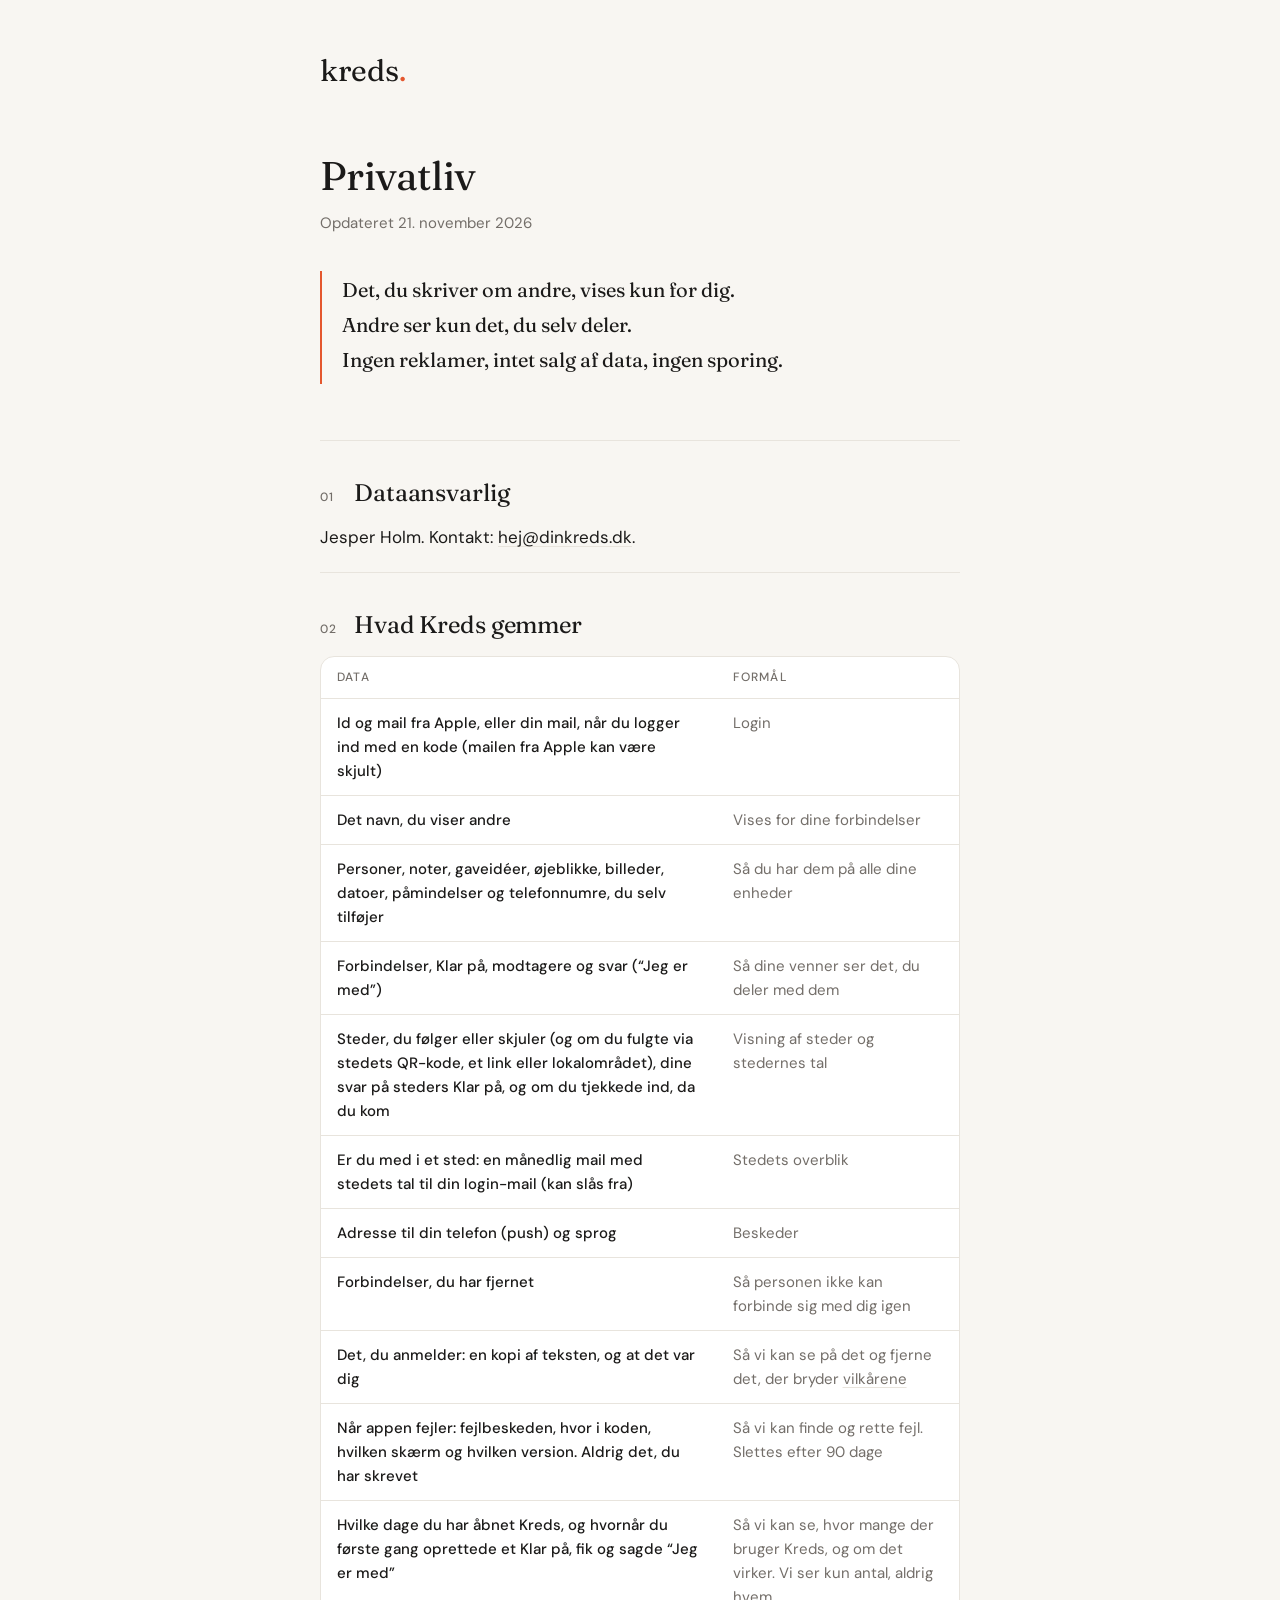
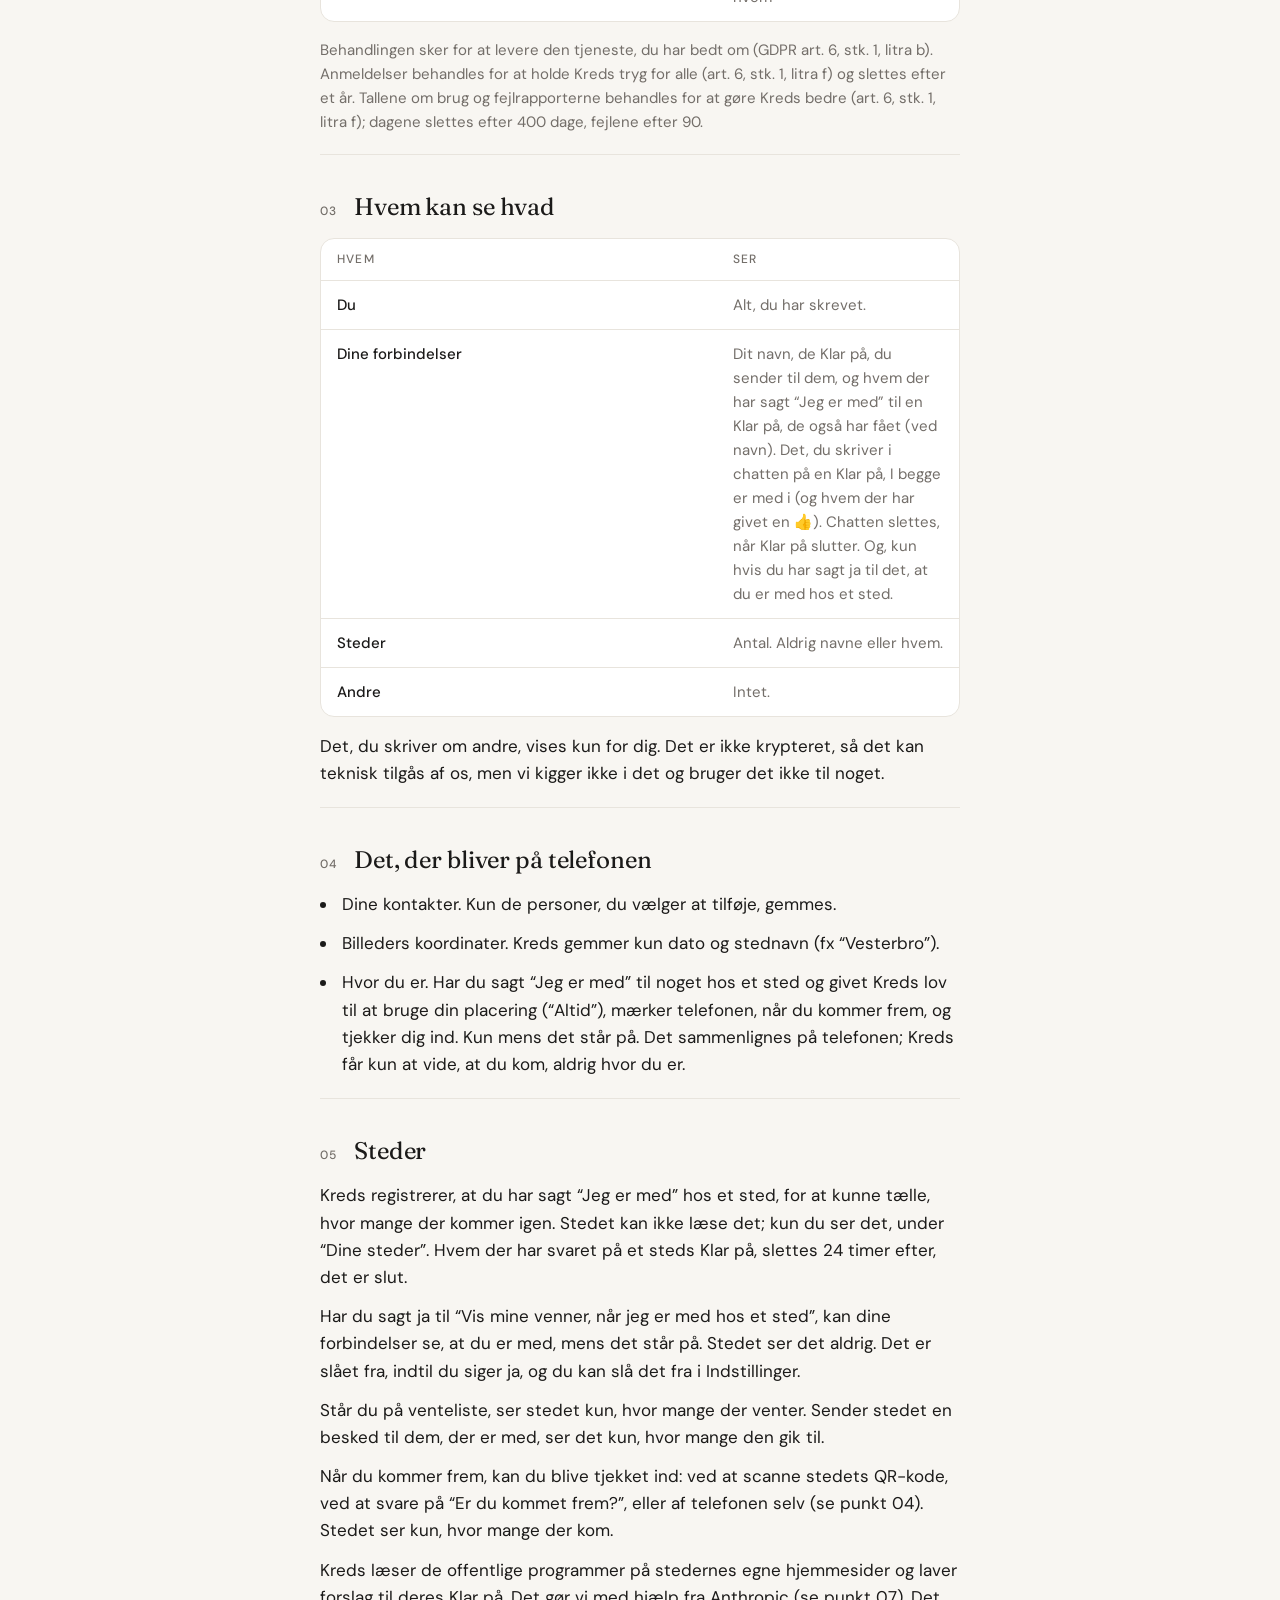
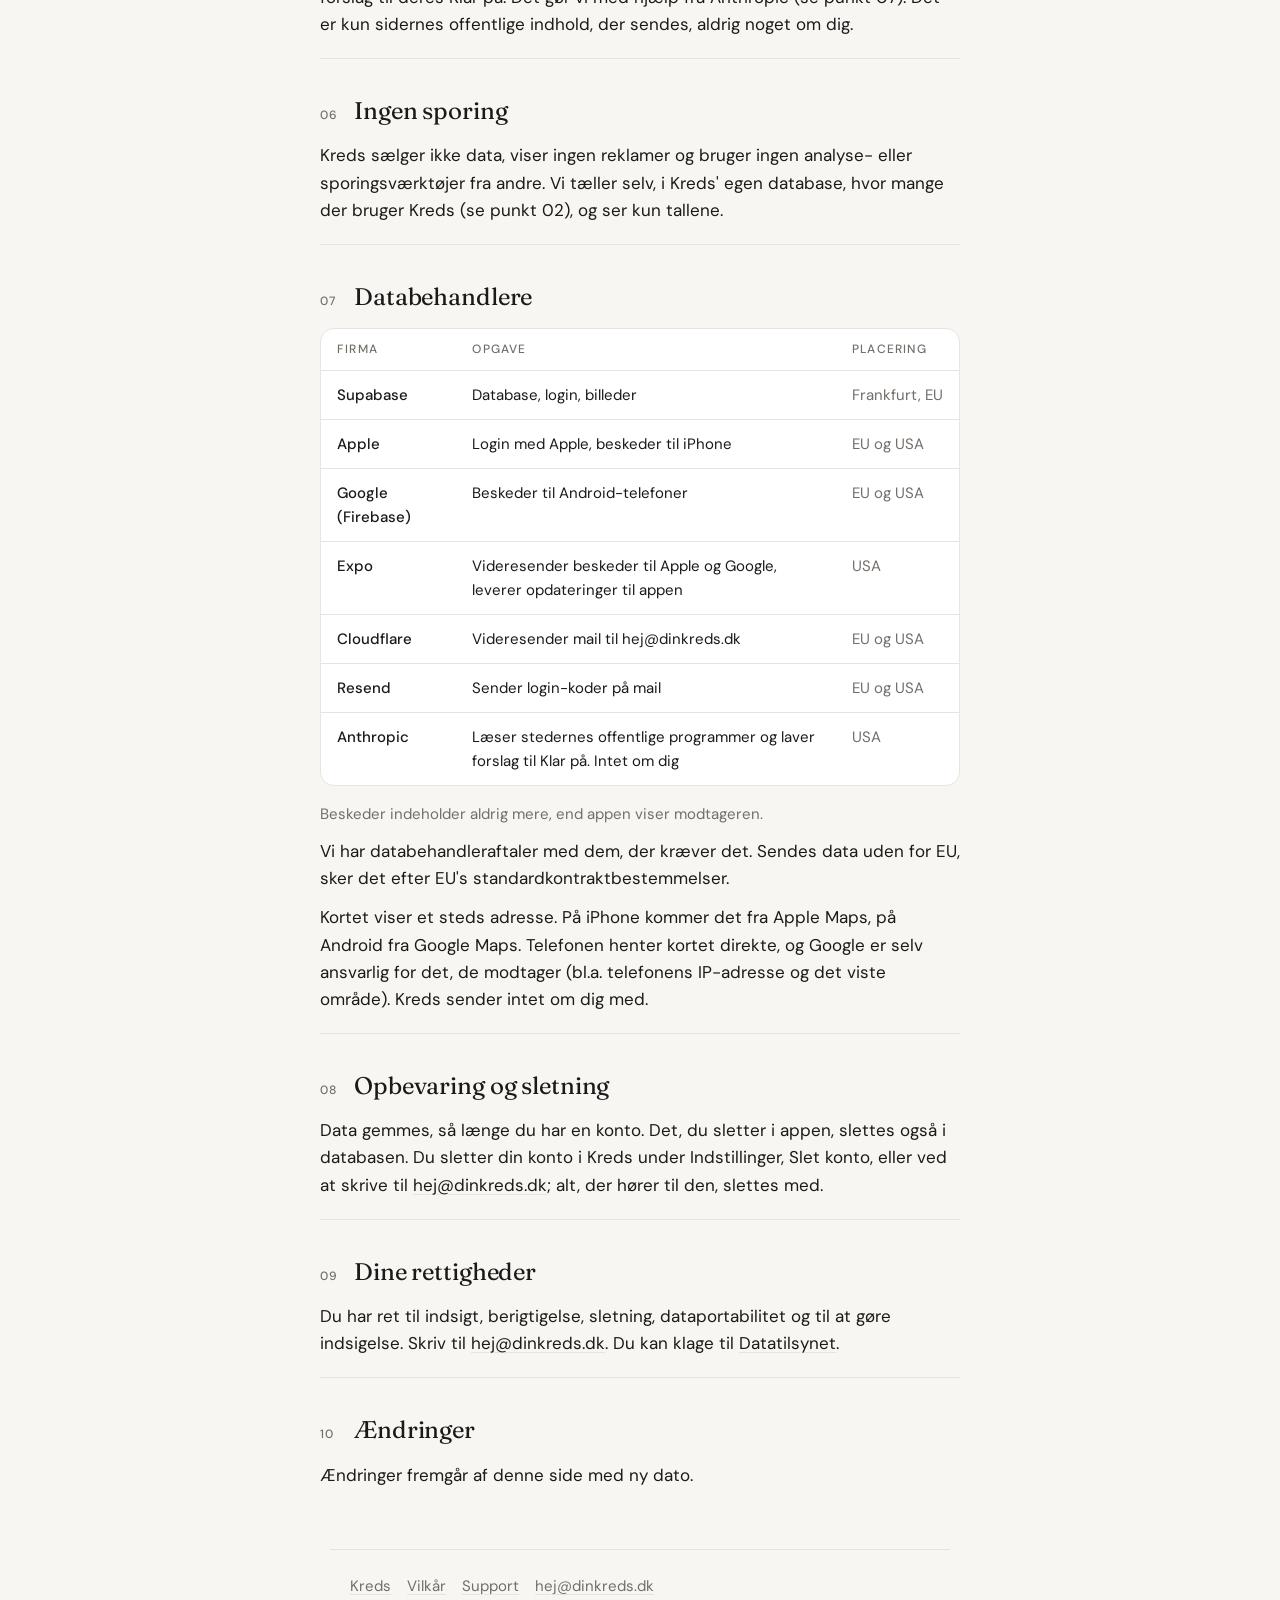
==== privatliv/index.html @ 18c652b3 "Publish dinkreds.dk" ====
<!doctype html>
<html lang="da">
<head>
  <meta charset="utf-8">
  <meta name="viewport" content="width=device-width, initial-scale=1">
  <title>Privatliv · Kreds</title>
  <meta name="description" content="Hvilke data Kreds gemmer, hvem der kan se dem, og hvordan de slettes.">
  <link rel="stylesheet" href="../style.css">
</head>
<body class="doc">
  <main>
    <header><a class="mark" href="../">kreds<span>.</span></a></header>

    <h1>Privatliv</h1>
    <p class="meta">Opdateret 21. november 2026</p>

    <div class="summary">
      <p>Det, du skriver om andre, vises kun for dig.</p>
      <p>Andre ser kun det, du selv deler.</p>
      <p>Ingen reklamer, intet salg af data, ingen sporing.</p>
    </div>

    <section>
      <h2><span class="num">01</span>Dataansvarlig</h2>
      <p>Jesper Holm. Kontakt: <a href="mailto:hej@dinkreds.dk">hej@dinkreds.dk</a>.</p>
    </section>

    <section>
      <h2><span class="num">02</span>Hvad Kreds gemmer</h2>
      <table class="pairs">
        <thead><tr><th>Data</th><th>Formål</th></tr></thead>
        <tbody>
          <tr><td>Id og mail fra Apple, eller din mail, når du logger ind med en kode (mailen fra Apple kan være skjult)</td><td>Login</td></tr>
          <tr><td>Det navn, du viser andre</td><td>Vises for dine forbindelser</td></tr>
          <tr><td>Personer, noter, gaveidéer, øjeblikke, billeder, datoer, påmindelser og telefonnumre, du selv tilføjer</td><td>Så du har dem på alle dine enheder</td></tr>
          <tr><td>Forbindelser, Klar på, modtagere og svar (&ldquo;Jeg er med&rdquo;)</td><td>Så dine venner ser det, du deler med dem</td></tr>
          <tr><td>Steder, du følger eller skjuler (og om du fulgte via stedets QR-kode, et link eller lokalområdet), dine svar på steders Klar på, og om du tjekkede ind, da du kom</td><td>Visning af steder og stedernes tal</td></tr>
          <tr><td>Er du med i et sted: en månedlig mail med stedets tal til din login-mail (kan slås fra)</td><td>Stedets overblik</td></tr>
          <tr><td>Adresse til din telefon (push) og sprog</td><td>Beskeder</td></tr>
          <tr><td>Forbindelser, du har fjernet</td><td>Så personen ikke kan forbinde sig med dig igen</td></tr>
          <tr><td>Det, du anmelder: en kopi af teksten, og at det var dig</td><td>Så vi kan se på det og fjerne det, der bryder <a href="../vilkaar/">vilkårene</a></td></tr>
          <tr><td>Når appen fejler: fejlbeskeden, hvor i koden, hvilken skærm og hvilken version. Aldrig det, du har skrevet</td><td>Så vi kan finde og rette fejl. Slettes efter 90 dage</td></tr>
          <tr><td>Hvilke dage du har åbnet Kreds, og hvornår du første gang oprettede et Klar på, fik og sagde &ldquo;Jeg er med&rdquo;</td><td>Så vi kan se, hvor mange der bruger Kreds, og om det virker. Vi ser kun antal, aldrig hvem</td></tr>
        </tbody>
      </table>
      <p class="note">Behandlingen sker for at levere den tjeneste, du har bedt om (GDPR art. 6, stk. 1, litra b).
        Anmeldelser behandles for at holde Kreds tryg for alle (art. 6, stk. 1, litra f) og slettes efter et år.
        Tallene om brug og fejlrapporterne behandles for at gøre Kreds bedre (art. 6, stk. 1, litra f); dagene slettes efter 400 dage, fejlene efter 90.</p>
    </section>

    <section>
      <h2><span class="num">03</span>Hvem kan se hvad</h2>
      <table class="pairs">
        <thead><tr><th>Hvem</th><th>Ser</th></tr></thead>
        <tbody>
          <tr><td>Du</td><td>Alt, du har skrevet.</td></tr>
          <tr><td>Dine forbindelser</td><td>Dit navn, de Klar på, du sender til dem, og hvem der har sagt &ldquo;Jeg er med&rdquo; til en Klar på, de også har fået (ved navn). Det, du skriver i chatten på en Klar på, I begge er med i (og hvem der har givet en 👍). Chatten slettes, når Klar på slutter. Og, kun hvis du har sagt ja til det, at du er med hos et sted.</td></tr>
          <tr><td>Steder</td><td>Antal. Aldrig navne eller hvem.</td></tr>
          <tr><td>Andre</td><td>Intet.</td></tr>
        </tbody>
      </table>
      <p>Det, du skriver om andre, vises kun for dig. Det er ikke krypteret, så det kan teknisk tilgås af os, men vi
        kigger ikke i det og bruger det ikke til noget.</p>
    </section>

    <section>
      <h2><span class="num">04</span>Det, der bliver på telefonen</h2>
      <ul>
        <li>Dine kontakter. Kun de personer, du vælger at tilføje, gemmes.</li>
        <li>Billeders koordinater. Kreds gemmer kun dato og stednavn (fx &ldquo;Vesterbro&rdquo;).</li>
        <li>Hvor du er. Har du sagt &ldquo;Jeg er med&rdquo; til noget hos et sted og givet Kreds lov til at bruge din
          placering (&ldquo;Altid&rdquo;), mærker telefonen, når du kommer frem, og tjekker dig ind. Kun mens det står på.
          Det sammenlignes på telefonen; Kreds får kun at vide, at du kom, aldrig hvor du er.</li>
      </ul>
    </section>

    <section>
      <h2><span class="num">05</span>Steder</h2>
      <p>Kreds registrerer, at du har sagt &ldquo;Jeg er med&rdquo; hos et sted, for at kunne tælle, hvor mange der kommer
        igen. Stedet kan ikke læse det; kun du ser det, under &ldquo;Dine steder&rdquo;. Hvem der har svaret på et steds
        Klar på, slettes 24 timer efter, det er slut.</p>
      <p>Har du sagt ja til &ldquo;Vis mine venner, når jeg er med hos et sted&rdquo;, kan dine forbindelser se, at du er
        med, mens det står på. Stedet ser det aldrig. Det er slået fra, indtil du siger ja, og du kan slå det fra i
        Indstillinger.</p>
      <p>Står du på venteliste, ser stedet kun, hvor mange der venter. Sender stedet en besked til dem, der er med, ser
        det kun, hvor mange den gik til.</p>
      <p>Når du kommer frem, kan du blive tjekket ind: ved at scanne stedets QR-kode, ved at svare på
        &ldquo;Er du kommet frem?&rdquo;, eller af telefonen selv (se punkt 04). Stedet ser kun, hvor mange der kom.</p>
      <p>Kreds læser de offentlige programmer på stedernes egne hjemmesider og laver forslag til deres Klar på. Det gør
        vi med hjælp fra Anthropic (se punkt 07). Det er kun sidernes offentlige indhold, der sendes, aldrig noget om
        dig.</p>
    </section>

    <section>
      <h2><span class="num">06</span>Ingen sporing</h2>
      <p>Kreds sælger ikke data, viser ingen reklamer og bruger ingen analyse- eller sporingsværktøjer fra andre. Vi
        tæller selv, i Kreds' egen database, hvor mange der bruger Kreds (se punkt 02), og ser kun tallene.</p>
    </section>

    <section>
      <h2><span class="num">07</span>Databehandlere</h2>
      <table class="three">
        <thead><tr><th>Firma</th><th>Opgave</th><th>Placering</th></tr></thead>
        <tbody>
          <tr><td>Supabase</td><td>Database, login, billeder</td><td>Frankfurt, EU</td></tr>
          <tr><td>Apple</td><td>Login med Apple, beskeder til iPhone</td><td>EU og USA</td></tr>
          <tr><td>Google (Firebase)</td><td>Beskeder til Android-telefoner</td><td>EU og USA</td></tr>
          <tr><td>Expo</td><td>Videresender beskeder til Apple og Google, leverer opdateringer til appen</td><td>USA</td></tr>
          <tr><td>Cloudflare</td><td>Videresender mail til hej@dinkreds.dk</td><td>EU og USA</td></tr>
          <tr><td>Resend</td><td>Sender login-koder på mail</td><td>EU og USA</td></tr>
          <tr><td>Anthropic</td><td>Læser stedernes offentlige programmer og laver forslag til Klar på. Intet om dig</td><td>USA</td></tr>
        </tbody>
      </table>
      <p class="note">Beskeder indeholder aldrig mere, end appen viser modtageren.</p>
      <p>Vi har databehandleraftaler med dem, der kræver det. Sendes data uden for EU, sker det efter EU's
        standardkontraktbestemmelser.</p>
      <p>Kortet viser et steds adresse. På iPhone kommer det fra Apple Maps, på Android fra Google Maps. Telefonen
        henter kortet direkte, og Google er selv ansvarlig for det, de modtager (bl.a. telefonens IP-adresse og det
        viste område). Kreds sender intet om dig med.</p>
    </section>

    <section>
      <h2><span class="num">08</span>Opbevaring og sletning</h2>
      <p>Data gemmes, så længe du har en konto. Det, du sletter i appen, slettes også i databasen. Du sletter din
        konto i Kreds under Indstillinger, Slet konto, eller ved at skrive til
        <a href="mailto:hej@dinkreds.dk">hej@dinkreds.dk</a>; alt, der hører til den, slettes med.</p>
    </section>

    <section>
      <h2><span class="num">09</span>Dine rettigheder</h2>
      <p>Du har ret til indsigt, berigtigelse, sletning, dataportabilitet og til at gøre indsigelse. Skriv til
        <a href="mailto:hej@dinkreds.dk">hej@dinkreds.dk</a>. Du kan klage til
        <a href="https://www.datatilsynet.dk">Datatilsynet</a>.</p>
    </section>

    <section>
      <h2><span class="num">10</span>Ændringer</h2>
      <p>Ændringer fremgår af denne side med ny dato.</p>
    </section>
  </main>
  <footer>
    <a href="../">Kreds</a><a href="../vilkaar/">Vilkår</a><a href="../support/">Support</a><a href="mailto:hej@dinkreds.dk">hej@dinkreds.dk</a>
  </footer>
</body>
</html>
---- style.css ----
/* dinkreds.dk: the app's own colours and type (Standard theme), calm and quiet. Fonts are served from here,
   not from Google, so a visit tells nobody else. */
@font-face { font-family: 'Fraunces'; src: url('fonts/Fraunces_400Regular.ttf') format('truetype'); font-weight: 400; font-display: swap; }
@font-face { font-family: 'DM Sans'; src: url('fonts/DMSans_400Regular.ttf') format('truetype'); font-weight: 400; font-display: swap; }
@font-face { font-family: 'DM Sans'; src: url('fonts/DMSans_500Medium.ttf') format('truetype'); font-weight: 500; font-display: swap; }

:root {
  --text: #1B1A19;
  --text-2: #736E69;
  --bg: #F8F6F2;
  --line: #E8E4DD;
  --card: #FFFFFF;
  --accent: #E4572E;
  color-scheme: light dark;
}
@media (prefers-color-scheme: dark) {
  :root { --text: #F4F1EC; --text-2: #A09A91; --bg: #171615; --line: #34312D; --accent: #FF7A4D; --card: #23211F; }
}

* { box-sizing: border-box; }
html { -webkit-text-size-adjust: 100%; }
body {
  margin: 0; background: var(--bg); color: var(--text);
  font: 400 17px/1.6 'DM Sans', system-ui, -apple-system, sans-serif;
}
main { max-width: 620px; margin: 0 auto; padding: 56px 20px 40px; }

.mark { font: 400 30px/1 'Fraunces', Georgia, serif; color: var(--text); text-decoration: none; letter-spacing: -0.01em; }
.mark span { color: var(--accent); }
header { margin-bottom: 64px; }

h1 { font: 400 40px/1.15 'Fraunces', Georgia, serif; letter-spacing: -0.015em; margin: 0 0 20px; }
h2 { font: 500 13px/1.4 'DM Sans', sans-serif; letter-spacing: 0.12em; text-transform: uppercase; color: var(--text-2); margin: 48px 0 12px; }
h3 { font: 500 17px/1.5 'DM Sans', sans-serif; margin: 28px 0 4px; }
p, li { margin: 0 0 12px; }
ul { padding-left: 20px; margin: 0 0 12px; }
.lead { font-size: 20px; line-height: 1.5; }
.quiet { color: var(--text-2); }
a { color: inherit; text-decoration-color: var(--line); text-underline-offset: 3px; }
a:hover { text-decoration-color: currentColor; }

.quote { font: 400 italic 20px/1.5 'Fraunces', Georgia, serif; border-left: 1px solid var(--line); padding-left: 16px; margin: 32px 0; }

table { width: 100%; border-collapse: collapse; margin: 8px 0 16px; font-size: 15px; }
th, td { text-align: left; vertical-align: top; padding: 10px 12px 10px 0; border-bottom: 1px solid var(--line); }
th { font-weight: 500; color: var(--text-2); font-size: 13px; }

footer { max-width: 620px; margin: 0 auto; padding: 24px 20px 56px; border-top: 1px solid var(--line); font-size: 15px; color: var(--text-2); }
footer a { margin-right: 16px; }

@media (max-width: 480px) {
  main { padding-top: 40px; }
  header { margin-bottom: 44px; }
  h1 { font-size: 32px; }
  table { font-size: 14px; }
}

/* A longer document (the privacy policy): numbered sections with room, a short summary, tables on cards. */
.doc main { max-width: 680px; }
.doc .meta { color: var(--text-2); font-size: 15px; margin: -8px 0 36px; }
.doc .summary { border-left: 2px solid var(--accent); padding: 4px 0 4px 20px; margin: 0 0 56px; }
.doc .summary p { font: 400 20px/1.45 'Fraunces', Georgia, serif; margin: 0 0 6px; }
.doc section { padding: 36px 0 8px; border-top: 1px solid var(--line); }
.doc h2 {
  font: 400 24px/1.3 'Fraunces', Georgia, serif; letter-spacing: -0.005em; text-transform: none; color: var(--text);
  margin: 0 0 16px; display: flex; align-items: baseline; gap: 14px;
}
.doc .num { font: 500 12px/1 'DM Sans', sans-serif; letter-spacing: 0.12em; color: var(--text-2); min-width: 20px; }
.doc .note { color: var(--text-2); font-size: 15px; }
.doc table { background: var(--card); border: 1px solid var(--line); border-radius: 14px; border-collapse: separate;
  border-spacing: 0; overflow: hidden; margin: 4px 0 16px; }
.doc th, .doc td { padding: 12px 16px; }
.doc th { font: 500 12px/1.4 'DM Sans', sans-serif; letter-spacing: 0.1em; text-transform: uppercase; background: transparent; }
.doc tbody tr:last-child td { border-bottom: 0; }
.doc .pairs td:last-child { color: var(--text-2); width: 38%; }
.doc .three td:first-child, .doc .pairs td:first-child { font-weight: 500; }
.doc .three td:last-child { color: var(--text-2); white-space: nowrap; }
.doc ul { padding-left: 18px; }
.doc li { padding-left: 4px; }

@media (max-width: 560px) {
  .doc h2 { font-size: 21px; }
  .doc .summary p { font-size: 18px; }
  /* Tables become stacked rows on a phone: the first column as a small heading, the rest below it. */
  .doc table, .doc tbody, .doc tr, .doc td { display: block; width: auto !important; }
  .doc thead { display: none; }
  .doc tr { padding: 12px 16px; border-bottom: 1px solid var(--line); }
  .doc tbody tr:last-child { border-bottom: 0; }
  .doc td { padding: 0; border: 0; white-space: normal !important; }
  .doc td + td { margin-top: 4px; }
}
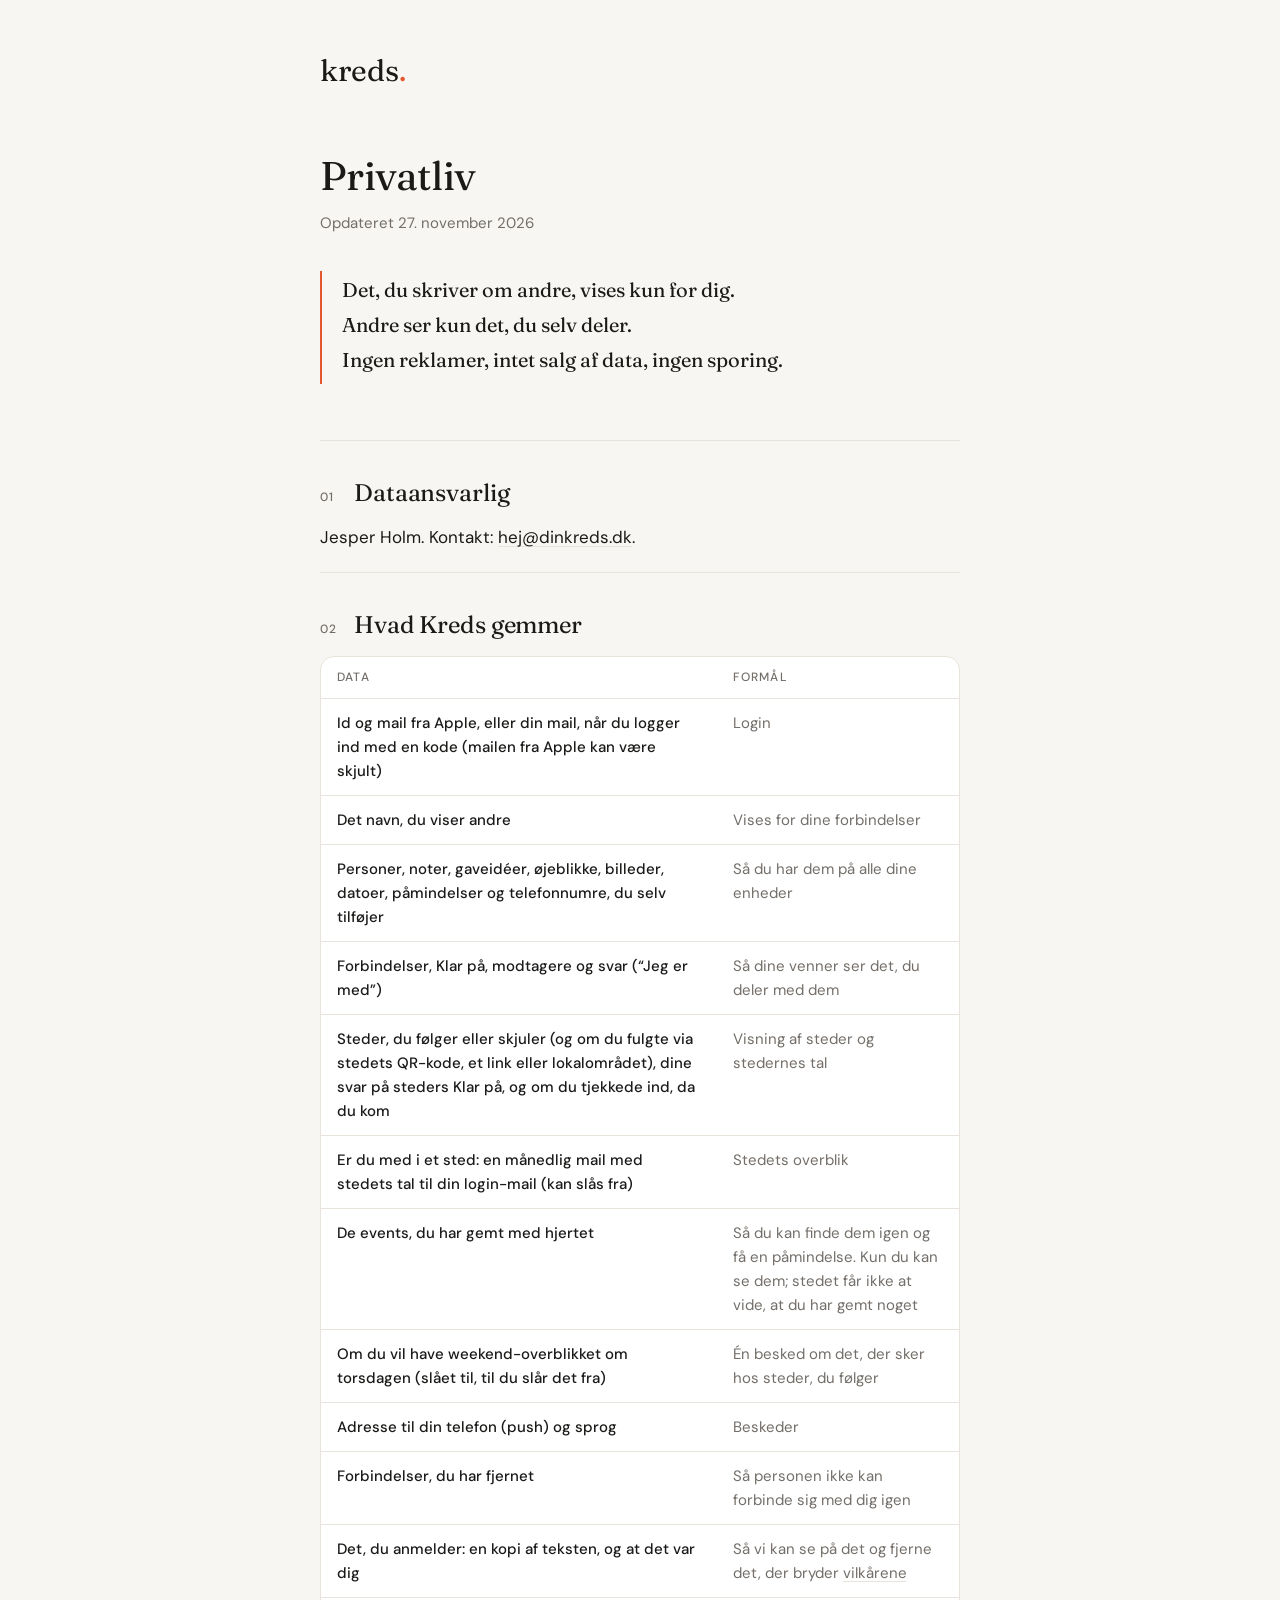
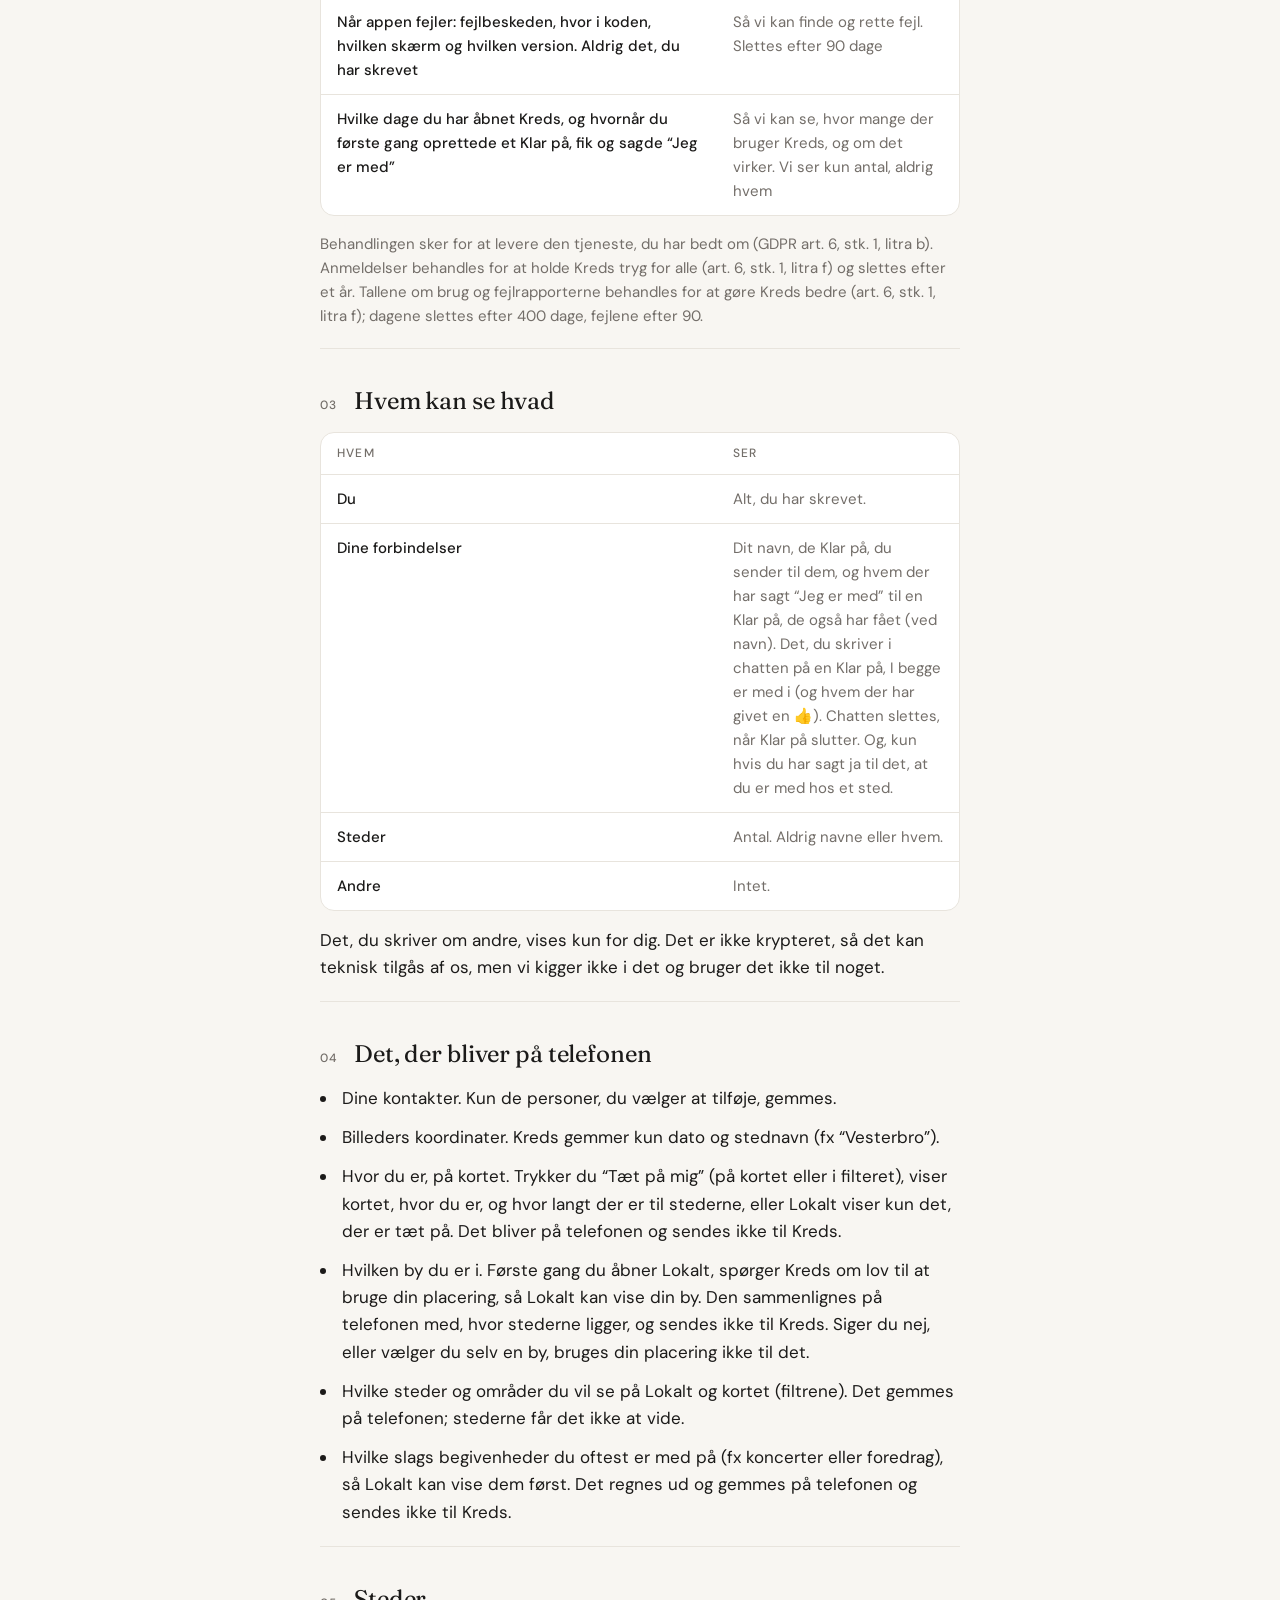
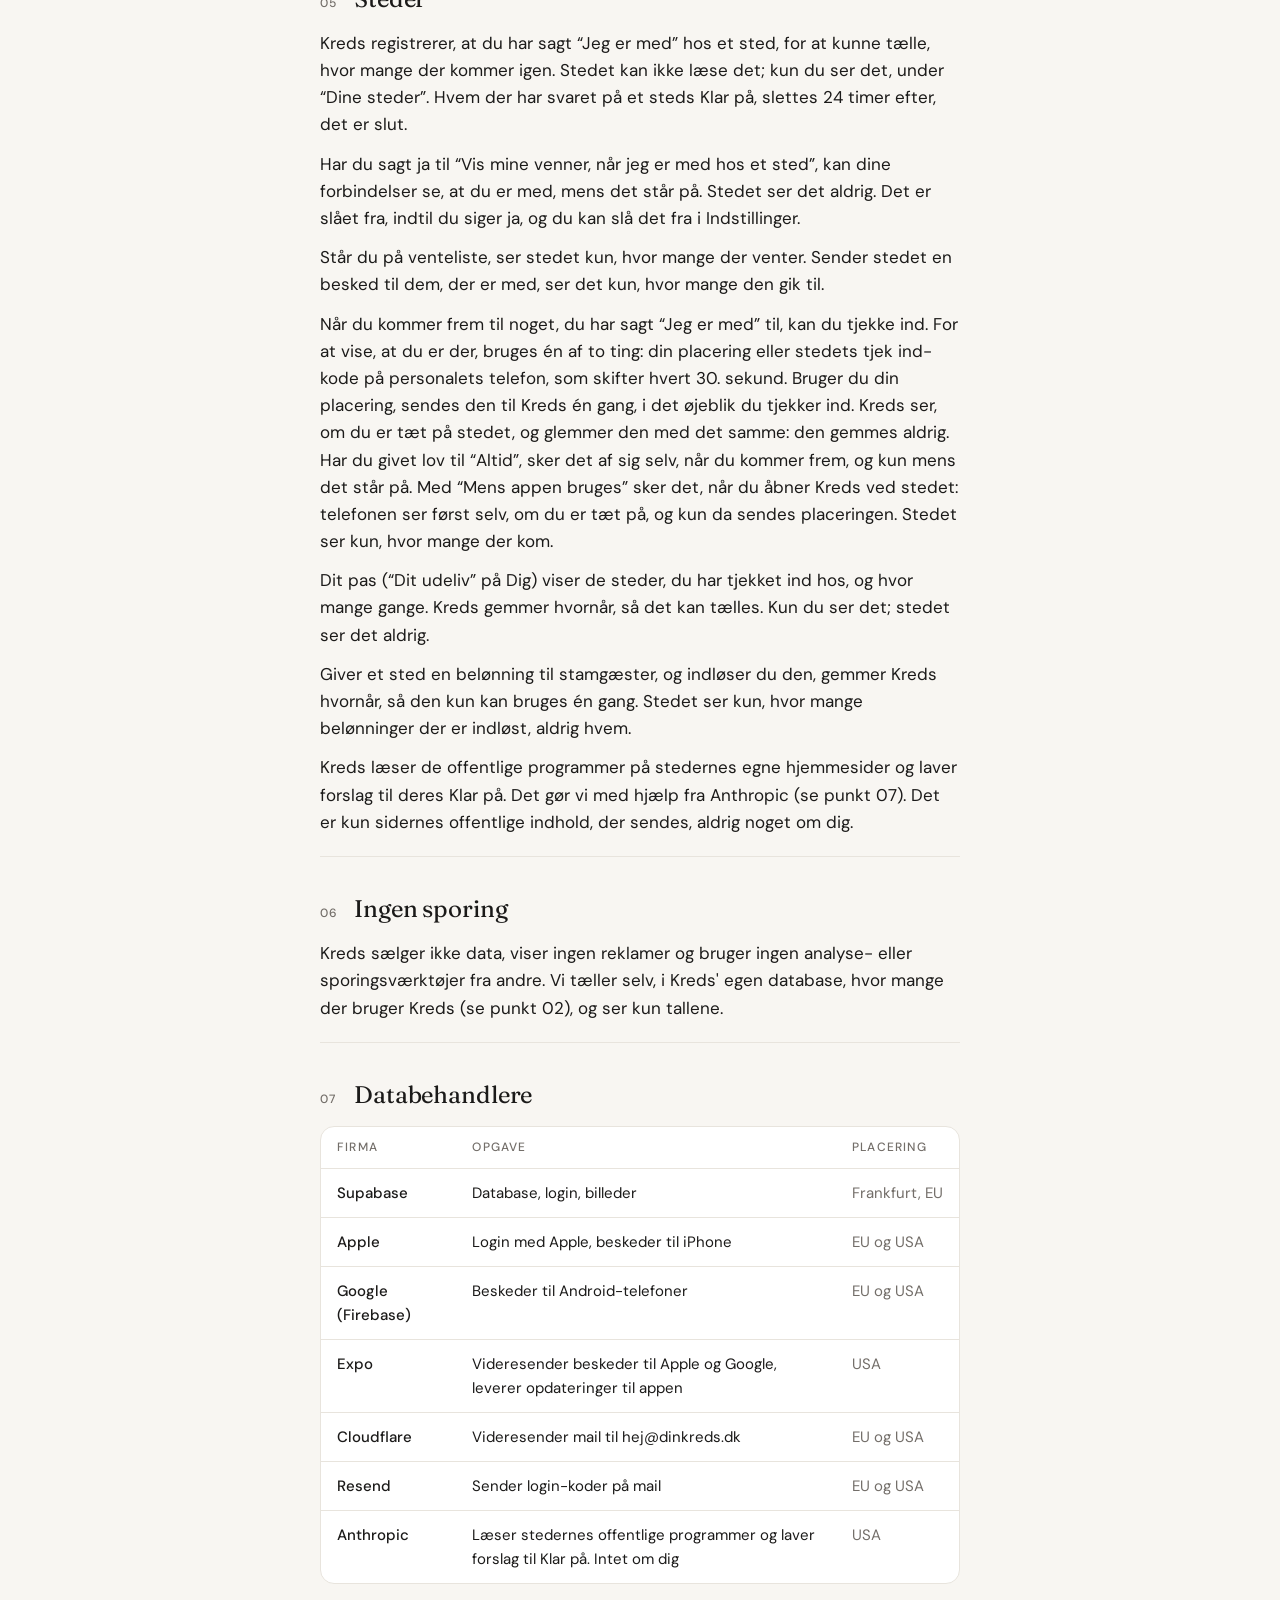
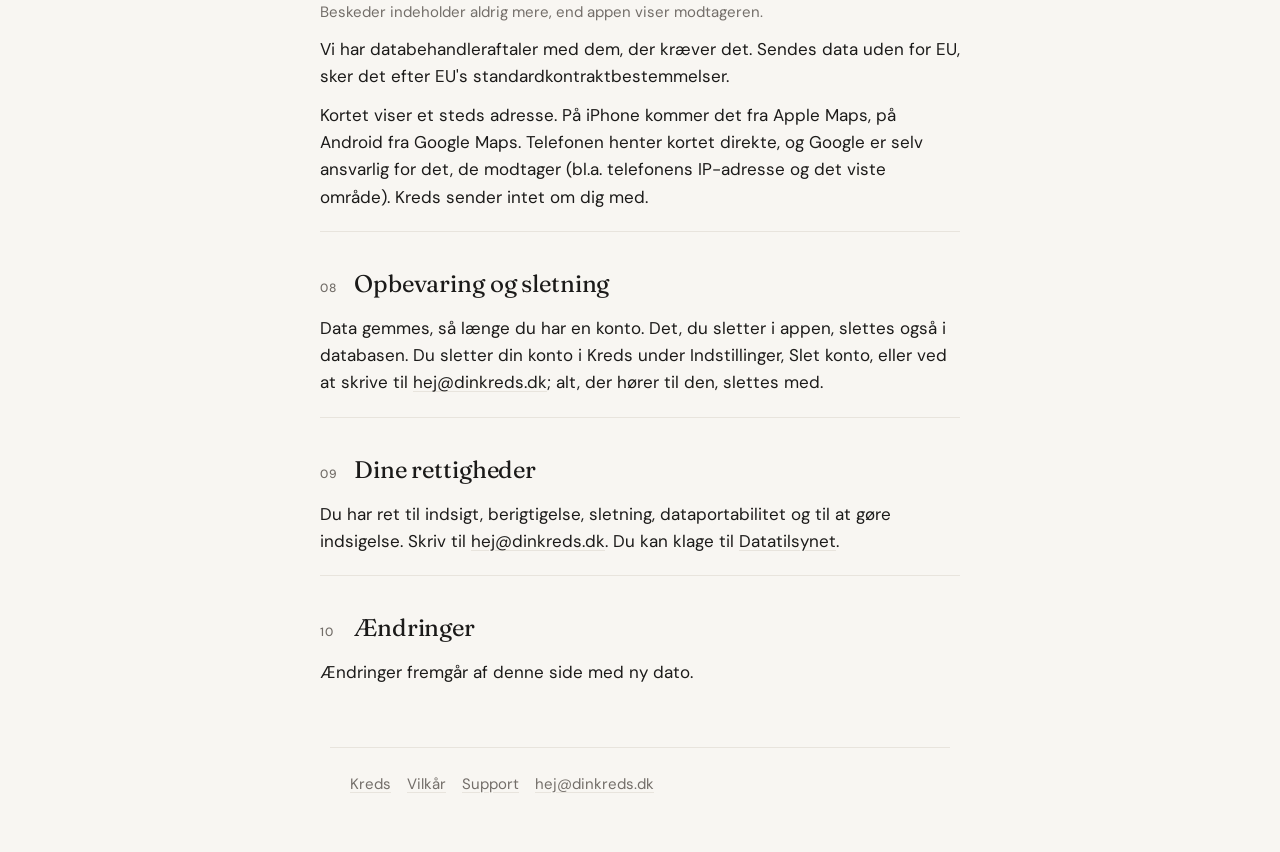
==== commit f24b8875: "Publish dinkreds.dk" ====
--- a/privatliv/index.html
+++ b/privatliv/index.html
@@ -12,7 +12,7 @@
     <header><a class="mark" href="../">kreds<span>.</span></a></header>
 
     <h1>Privatliv</h1>
-    <p class="meta">Opdateret 21. november 2026</p>
+    <p class="meta">Opdateret 27. november 2026</p>
 
     <div class="summary">
       <p>Det, du skriver om andre, vises kun for dig.</p>
@@ -36,6 +36,8 @@
           <tr><td>Forbindelser, Klar på, modtagere og svar (&ldquo;Jeg er med&rdquo;)</td><td>Så dine venner ser det, du deler med dem</td></tr>
           <tr><td>Steder, du følger eller skjuler (og om du fulgte via stedets QR-kode, et link eller lokalområdet), dine svar på steders Klar på, og om du tjekkede ind, da du kom</td><td>Visning af steder og stedernes tal</td></tr>
           <tr><td>Er du med i et sted: en månedlig mail med stedets tal til din login-mail (kan slås fra)</td><td>Stedets overblik</td></tr>
+          <tr><td>De events, du har gemt med hjertet</td><td>Så du kan finde dem igen og få en påmindelse. Kun du kan se dem; stedet får ikke at vide, at du har gemt noget</td></tr>
+          <tr><td>Om du vil have weekend-overblikket om torsdagen (slået til, til du slår det fra)</td><td>Én besked om det, der sker hos steder, du følger</td></tr>
           <tr><td>Adresse til din telefon (push) og sprog</td><td>Beskeder</td></tr>
           <tr><td>Forbindelser, du har fjernet</td><td>Så personen ikke kan forbinde sig med dig igen</td></tr>
           <tr><td>Det, du anmelder: en kopi af teksten, og at det var dig</td><td>Så vi kan se på det og fjerne det, der bryder <a href="../vilkaar/">vilkårene</a></td></tr>
@@ -68,9 +70,13 @@
       <ul>
         <li>Dine kontakter. Kun de personer, du vælger at tilføje, gemmes.</li>
         <li>Billeders koordinater. Kreds gemmer kun dato og stednavn (fx &ldquo;Vesterbro&rdquo;).</li>
-        <li>Hvor du er. Har du sagt &ldquo;Jeg er med&rdquo; til noget hos et sted og givet Kreds lov til at bruge din
-          placering (&ldquo;Altid&rdquo;), mærker telefonen, når du kommer frem, og tjekker dig ind. Kun mens det står på.
-          Det sammenlignes på telefonen; Kreds får kun at vide, at du kom, aldrig hvor du er.</li>
+        <li>Hvor du er, på kortet. Trykker du &ldquo;Tæt på mig&rdquo; (på kortet eller i filteret), viser kortet, hvor du er, og hvor langt der er
+          til stederne, eller Lokalt viser kun det, der er tæt på. Det bliver på telefonen og sendes ikke til Kreds.</li>
+        <li>Hvilken by du er i. Første gang du åbner Lokalt, spørger Kreds om lov til at bruge din placering, så Lokalt
+          kan vise din by. Den sammenlignes på telefonen med, hvor stederne ligger, og sendes ikke til Kreds. Siger du nej,
+          eller vælger du selv en by, bruges din placering ikke til det.</li>
+        <li>Hvilke steder og områder du vil se på Lokalt og kortet (filtrene). Det gemmes på telefonen; stederne får det ikke at vide.</li>
+        <li>Hvilke slags begivenheder du oftest er med på (fx koncerter eller foredrag), så Lokalt kan vise dem først. Det regnes ud og gemmes på telefonen og sendes ikke til Kreds.</li>
       </ul>
     </section>
 
@@ -84,8 +90,18 @@
         Indstillinger.</p>
       <p>Står du på venteliste, ser stedet kun, hvor mange der venter. Sender stedet en besked til dem, der er med, ser
         det kun, hvor mange den gik til.</p>
-      <p>Når du kommer frem, kan du blive tjekket ind: ved at scanne stedets QR-kode, ved at svare på
-        &ldquo;Er du kommet frem?&rdquo;, eller af telefonen selv (se punkt 04). Stedet ser kun, hvor mange der kom.</p>
+      <p>Når du kommer frem til noget, du har sagt &ldquo;Jeg er med&rdquo; til, kan du tjekke ind. For at vise, at du
+        er der, bruges én af to ting: din placering eller stedets tjek ind-kode på personalets telefon, som skifter hvert
+        30. sekund. Bruger du din placering, sendes den til Kreds én gang, i det øjeblik du tjekker ind. Kreds ser, om
+        du er tæt på stedet, og glemmer den med det samme: den gemmes aldrig. Har du givet lov til
+        &ldquo;Altid&rdquo;, sker det af sig selv, når du kommer frem, og kun mens det står på. Med &ldquo;Mens appen
+        bruges&rdquo; sker det, når du åbner Kreds ved stedet: telefonen ser først selv, om du er tæt på, og kun da
+        sendes placeringen. Stedet ser kun, hvor
+        mange der kom.</p>
+      <p>Dit pas (&ldquo;Dit udeliv&rdquo; på Dig) viser de steder, du har tjekket ind hos, og hvor mange gange. Kreds
+        gemmer hvornår, så det kan tælles. Kun du ser det; stedet ser det aldrig.</p>
+      <p>Giver et sted en belønning til stamgæster, og indløser du den, gemmer Kreds hvornår, så den kun kan bruges én
+        gang. Stedet ser kun, hvor mange belønninger der er indløst, aldrig hvem.</p>
       <p>Kreds læser de offentlige programmer på stedernes egne hjemmesider og laver forslag til deres Klar på. Det gør
         vi med hjælp fra Anthropic (se punkt 07). Det er kun sidernes offentlige indhold, der sendes, aldrig noget om
         dig.</p>
